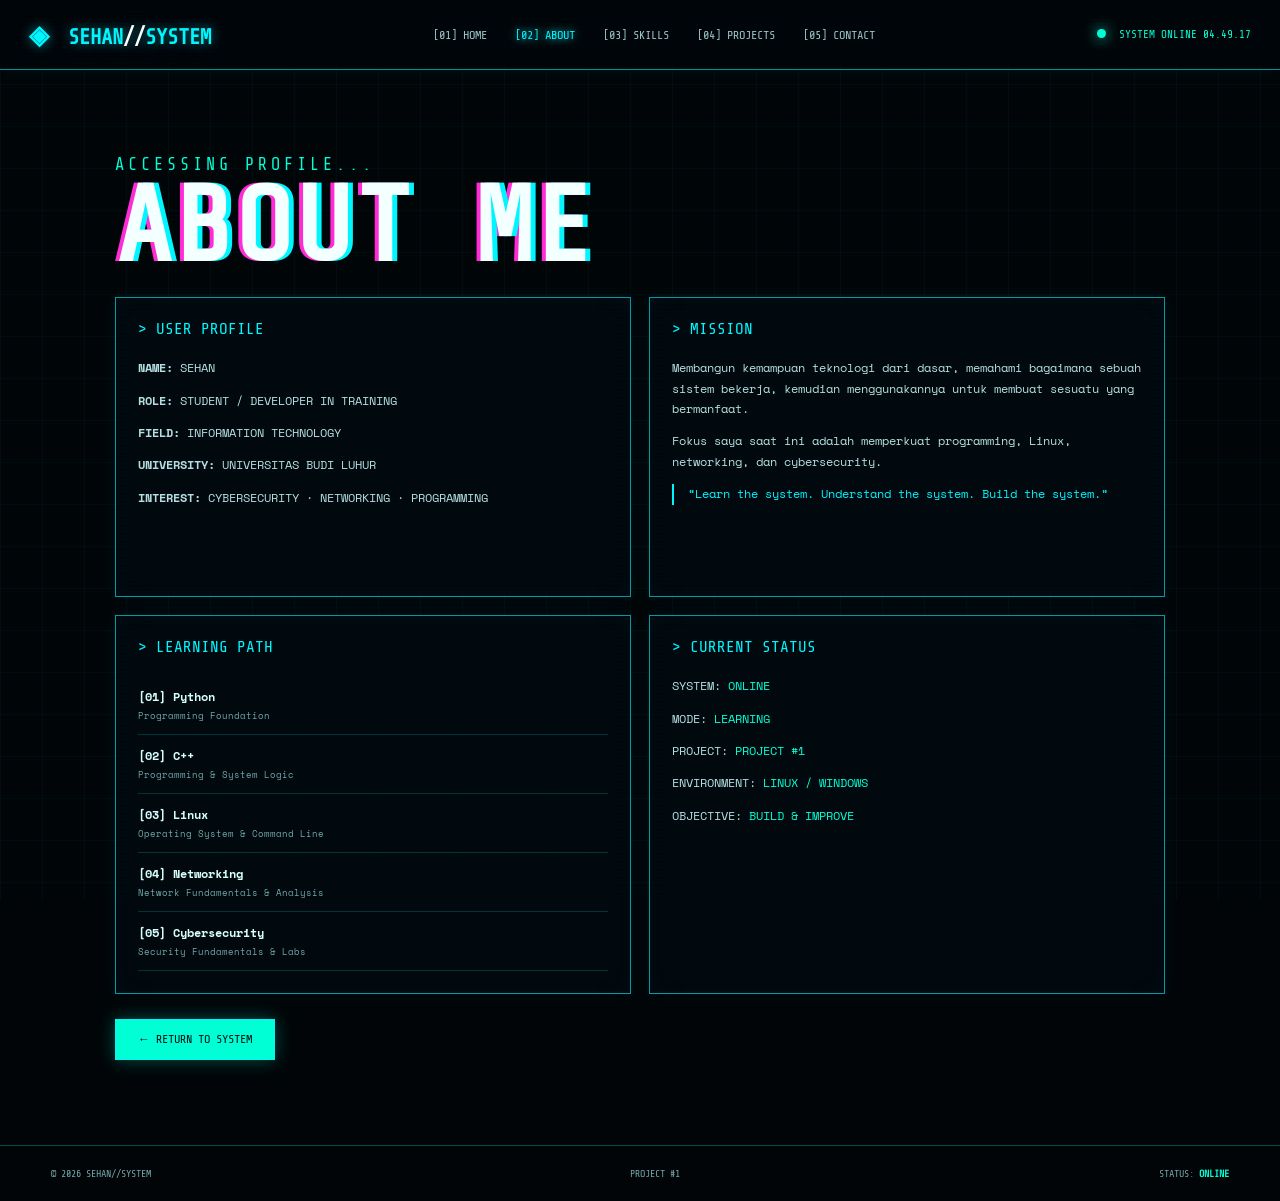
==== about.html @ 07920db8 "Add files via upload" ====
<!DOCTYPE html>
<html lang="id">
<head>
  <meta charset="UTF-8">
  <meta name="viewport" content="width=device-width, initial-scale=1.0">
  <title>ABOUT — SEHAN//SYSTEM</title>
  <link rel="preconnect" href="https://fonts.googleapis.com">
  <link rel="preconnect" href="https://fonts.gstatic.com" crossorigin>
  <link href="https://fonts.googleapis.com/css2?family=Share+Tech+Mono&family=Space+Mono:wght@400;700&display=swap" rel="stylesheet">
  <link rel="stylesheet" href="style.css">
</head>
<body>
  <canvas id="matrix"></canvas><div class="grid"></div><div class="scanlines"></div>
  <header class="navbar">
    <a class="brand" href="index.html"><span class="brand-mark">◈</span> SEHAN<span class="dim">//</span>SYSTEM</a>
    <nav>
      <a href="index.html">[01] HOME</a>
      <a class="active" href="about.html">[02] ABOUT</a>
      <a href="index.html#skills">[03] SKILLS</a>
      <a href="index.html#projects">[04] PROJECTS</a>
      <a href="index.html#contact">[05] CONTACT</a>
    </nav>
    <div class="online"><i></i> SYSTEM ONLINE <span id="clock">--:--:--</span></div>
  </header>

  <main class="about-page">
    <p class="eyebrow">ACCESSING PROFILE...</p>
    <h1 class="glitch" data-text="ABOUT ME">ABOUT ME</h1>
    <div class="about-grid">
      <article class="card"><h2>&gt; USER PROFILE</h2>
        <p><b>NAME:</b> SEHAN</p><p><b>ROLE:</b> STUDENT / DEVELOPER IN TRAINING</p>
        <p><b>FIELD:</b> INFORMATION TECHNOLOGY</p><p><b>UNIVERSITY:</b> UNIVERSITAS BUDI LUHUR</p>
        <p><b>INTEREST:</b> CYBERSECURITY · NETWORKING · PROGRAMMING</p>
      </article>
      <article class="card"><h2>&gt; MISSION</h2>
        <p>Membangun kemampuan teknologi dari dasar, memahami bagaimana sebuah sistem bekerja, kemudian menggunakannya untuk membuat sesuatu yang bermanfaat.</p>
        <p>Fokus saya saat ini adalah memperkuat programming, Linux, networking, dan cybersecurity.</p>
        <p class="quote-line">“Learn the system. Understand the system. Build the system.”</p>
      </article>
      <article class="card"><h2>&gt; LEARNING PATH</h2>
        <div class="project"><div><strong>[01] Python</strong><small>Programming Foundation</small></div></div>
        <div class="project"><div><strong>[02] C++</strong><small>Programming & System Logic</small></div></div>
        <div class="project"><div><strong>[03] Linux</strong><small>Operating System & Command Line</small></div></div>
        <div class="project"><div><strong>[04] Networking</strong><small>Network Fundamentals & Analysis</small></div></div>
        <div class="project"><div><strong>[05] Cybersecurity</strong><small>Security Fundamentals & Labs</small></div></div>
      </article>
      <article class="card"><h2>&gt; CURRENT STATUS</h2>
        <p>SYSTEM: <span class="neon">ONLINE</span></p><p>MODE: <span class="neon">LEARNING</span></p>
        <p>PROJECT: <span class="neon">PROJECT #1</span></p><p>ENVIRONMENT: <span class="neon">LINUX / WINDOWS</span></p>
        <p>OBJECTIVE: <span class="neon">BUILD & IMPROVE</span></p>
      </article>
    </div>
    <a class="btn primary" href="index.html">← RETURN TO SYSTEM</a>
  </main>
  <footer><span>© 2026 SEHAN//SYSTEM</span><span>PROJECT #1</span><span>STATUS: <b>ONLINE</b></span></footer>
  <script src="script.js"></script>
</body>
</html>
---- style.css ----
@import url('https://fonts.googleapis.com/css2?family=Share+Tech+Mono&family=Space+Mono:wght@400;700&display=swap');

:root{--bg:#010508;--panel:rgba(2,10,15,.88);--cyan:#00f6ff;--teal:#00ffd5;--pink:#ff2bd6;--text:#d8ffff;--muted:#73a9ac}
*{box-sizing:border-box}html{scroll-behavior:smooth}body{margin:0;background:var(--bg);color:var(--text);font-family:"Space Mono",monospace;overflow-x:hidden}
a{color:inherit}.grid{position:fixed;inset:0;z-index:-4;background-image:linear-gradient(rgba(0,246,255,.035) 1px,transparent 1px),linear-gradient(90deg,rgba(0,246,255,.035) 1px,transparent 1px);background-size:42px 42px;pointer-events:none}.scanlines{position:fixed;inset:0;z-index:50;pointer-events:none;background:repeating-linear-gradient(to bottom,transparent 0,transparent 3px,rgba(0,255,213,.025) 4px)}
#matrix{position:fixed;inset:0;width:100%;height:100%;z-index:-5;opacity:.10}
.navbar{height:70px;padding:0 2.3vw;display:flex;align-items:center;gap:30px;justify-content:space-between;position:sticky;top:0;z-index:20;background:rgba(0,6,10,.92);border-bottom:1px solid rgba(0,246,255,.6);box-shadow:0 0 18px rgba(0,246,255,.06)}
.brand{font:700 21px "Share Tech Mono";text-decoration:none;color:var(--cyan);white-space:nowrap;text-shadow:0 0 12px rgba(0,246,255,.5)}.brand-mark{font-size:26px;margin-right:8px}.dim{color:#fff}
nav{display:flex;gap:28px;align-items:center}nav a{font:12px "Share Tech Mono";text-decoration:none;color:#9bc4c7;white-space:nowrap}nav a:hover,nav a.active{color:var(--cyan);text-shadow:0 0 10px var(--cyan)}
.online{font:11px "Share Tech Mono";color:var(--teal);white-space:nowrap}.online i{display:inline-block;width:9px;height:9px;border-radius:50%;background:var(--teal);box-shadow:0 0 14px var(--teal);margin-right:7px;animation:pulse 1.4s infinite}
.hero{min-height:560px;position:relative;overflow:hidden;border-bottom:1px solid rgba(0,246,255,.35);display:flex;align-items:center;padding:70px 2.5vw}.hero-bg{position:absolute;inset:0;background-image:url("assets/cyberpunk-reference.png");background-size:cover;background-position:center;filter:saturate(1.1) contrast(1.08);z-index:-3}.hero-vignette{position:absolute;inset:0;z-index:-2;background:linear-gradient(90deg,rgba(0,4,7,.92) 0%,rgba(0,4,7,.58) 33%,rgba(0,4,7,.18) 64%,rgba(0,4,7,.72) 100%),linear-gradient(0deg,rgba(0,5,8,.45),transparent 45%,rgba(0,4,7,.45))}
.terminal,.identity-panel,.status-panel,.card,.mission{border:1px solid rgba(0,246,255,.62);background:var(--panel);box-shadow:inset 0 0 25px rgba(0,246,255,.025),0 0 18px rgba(0,246,255,.045)}
.terminal{position:absolute;left:1.2vw;top:30px;width:210px;padding:16px;color:var(--teal);font:12px/1.65 "Share Tech Mono"}.terminal-head{padding-bottom:9px;margin-bottom:10px;border-bottom:1px solid rgba(0,246,255,.3);color:var(--cyan)}.cursor{animation:blink .7s infinite}
.identity-panel{position:absolute;left:1.2vw;top:170px;width:210px;padding:14px;display:flex;gap:12px;font:10px/1.65 "Share Tech Mono";color:var(--cyan)}.identity-panel b{display:block}.icon{font-size:34px}
.left-tags{position:absolute;left:1.3vw;bottom:35px;display:flex;flex-direction:column;gap:5px;color:var(--cyan);font:12px "Share Tech Mono"}
.hero-copy{width:560px;margin-left:240px;z-index:2}.eyebrow{color:var(--teal);letter-spacing:4px;font:17px "Share Tech Mono";margin:0 0 7px}.glitch{position:relative;font:700 clamp(72px,9vw,118px)/.86 "Share Tech Mono";letter-spacing:3px;margin:8px 0 18px;color:#f4ffff;text-shadow:5px 0 var(--cyan),-4px 0 var(--pink);animation:flicker 5s infinite,glitch 4s infinite}.hero-copy h2{font:700 18px "Share Tech Mono";margin:0}.hero-copy h2 strong{color:var(--cyan);text-shadow:0 0 10px var(--cyan)}.uni{color:var(--cyan);font-weight:700}.quote{border-left:2px solid var(--teal);padding-left:14px;color:#c5e8ea;line-height:1.55;font-size:13px;margin:25px 0}
.actions{display:flex;gap:15px;flex-wrap:wrap}.btn{display:inline-block;padding:12px 22px;border:1px solid var(--cyan);text-decoration:none;color:var(--cyan);font:12px "Share Tech Mono";background:rgba(0,246,255,.03);transition:.25s}.btn:hover{transform:translateY(-3px);box-shadow:0 0 22px rgba(0,246,255,.35);background:var(--cyan);color:#001014}.btn.primary{background:var(--teal);color:#001014;box-shadow:0 0 18px rgba(0,255,213,.3)}
.cyber-message{position:absolute;right:7vw;top:80px;color:var(--teal);font:15px/1.6 "Share Tech Mono";letter-spacing:2px;text-shadow:0 0 9px rgba(0,255,213,.35)}.social-rail{position:absolute;right:1.1vw;top:95px;display:flex;flex-direction:column;gap:12px;padding:10px;border:1px solid rgba(0,246,255,.6);border-radius:10px}.social-rail a{width:28px;height:28px;display:grid;place-items:center;text-decoration:none;color:var(--cyan);font:bold 15px "Share Tech Mono"}.social-rail a:hover{color:#fff;text-shadow:0 0 12px var(--cyan)}
.status-panel{position:absolute;right:1.5vw;bottom:28px;width:205px;padding:14px}.status-panel h3{font:14px "Share Tech Mono";color:var(--teal);margin:0 0 13px}.status-row{display:grid;grid-template-columns:34px 1fr 33px;gap:7px;align-items:center;font:10px "Share Tech Mono";margin:10px 0}.status-row div,.skill>div{height:7px;background:#08242b;border:1px solid rgba(0,246,255,.25);overflow:hidden}.status-row i,.skill i{display:block;height:100%;background:var(--cyan);box-shadow:0 0 9px var(--cyan);animation:load 1.4s ease-out}
.dashboard{max-width:1240px;margin:18px auto 0;padding:0 15px;display:grid;grid-template-columns:1.15fr 1fr 1fr;gap:18px}.card{padding:22px;min-height:300px}.card h2{font:16px "Share Tech Mono";color:var(--cyan);margin:0 0 20px}.card p{font-size:12px;line-height:1.7;color:#b5dfe2}.about-content{display:grid;grid-template-columns:150px 1fr;gap:18px}.portrait{min-height:190px;border:1px solid var(--cyan);background:linear-gradient(135deg,#02080d,#0b1920 45%,#02151c);display:flex;align-items:flex-end;padding:10px;color:var(--cyan);font:10px "Share Tech Mono";box-shadow:inset 0 0 30px rgba(0,246,255,.08)}.facts{list-style:none;padding:0;margin:14px 0;color:var(--cyan);font-size:11px;line-height:2}.skill{display:grid;grid-template-columns:1fr 42px;gap:6px;margin:14px 0;font-size:11px}.skill b{color:var(--teal)}.skill>div{grid-column:1/-1}
.project{display:flex;align-items:center;gap:12px;padding:12px 0;border-bottom:1px solid rgba(0,246,255,.18);text-decoration:none;transition:.2s}.project:hover{transform:translateX(6px);color:var(--cyan)}.project-icon{width:42px;height:42px;border:1px solid var(--cyan);display:grid;place-items:center;font-size:20px}.project div{flex:1}.project strong,.project small{display:block}.project strong{font-size:12px}.project small{font-size:9px;color:var(--muted);margin-top:4px}.project em{font-size:25px;color:var(--cyan);font-style:normal}
.mission{max-width:1100px;margin:25px auto 45px;padding:18px 25px;display:flex;justify-content:space-between;align-items:center;gap:20px}.mini-terminal{font:10px/1.6 "Share Tech Mono";color:var(--teal)}.mission h2{font:24px "Share Tech Mono";letter-spacing:3px;color:#fff;text-shadow:0 0 10px var(--cyan);margin:0}
footer{border-top:1px solid rgba(0,246,255,.3);padding:22px 4vw;display:flex;justify-content:space-between;gap:15px;color:var(--muted);font:10px "Share Tech Mono"}footer b,.neon{color:var(--teal)}
.about-page{max-width:1100px;margin:auto;padding:85px 25px;min-height:calc(100vh - 140px)}.about-page h1{font-size:clamp(58px,9vw,105px)}.about-grid{display:grid;grid-template-columns:1fr 1fr;gap:18px;margin:25px 0}.quote-line{color:var(--cyan)!important;border-left:2px solid var(--cyan);padding-left:14px}

@keyframes pulse{50%{opacity:.25}}@keyframes blink{50%{opacity:0}}@keyframes load{from{width:0}}@keyframes flicker{0%,18%,22%,63%,64%,65%,100%{opacity:1}20%,62%{opacity:.75}}@keyframes glitch{0%,90%,100%{transform:translate(0)}91%{transform:translate(-3px,2px)}92%{transform:translate(3px,-2px)}93%{transform:translate(-2px,0)}}

@media(max-width:1050px){nav{gap:12px}.terminal,.identity-panel,.left-tags{display:none}.hero-copy{margin-left:0}.cyber-message{right:8vw}.dashboard{grid-template-columns:1fr}.mission{margin:25px 15px 40px}}
@media(max-width:700px){.navbar{height:auto;padding:14px;flex-wrap:wrap}.brand{font-size:18px}nav{order:3;width:100%;overflow:auto}.online{display:none}.hero{min-height:650px;padding:60px 20px;align-items:center}.hero-copy{width:100%}.glitch{font-size:65px}.cyber-message,.social-rail,.status-panel{display:none}.hero-copy h2{font-size:14px}.quote{font-size:11px}.dashboard{padding:0 12px}.about-content{grid-template-columns:1fr}.mission{flex-direction:column;align-items:flex-start}.mission h2{font-size:19px}footer{flex-direction:column}}
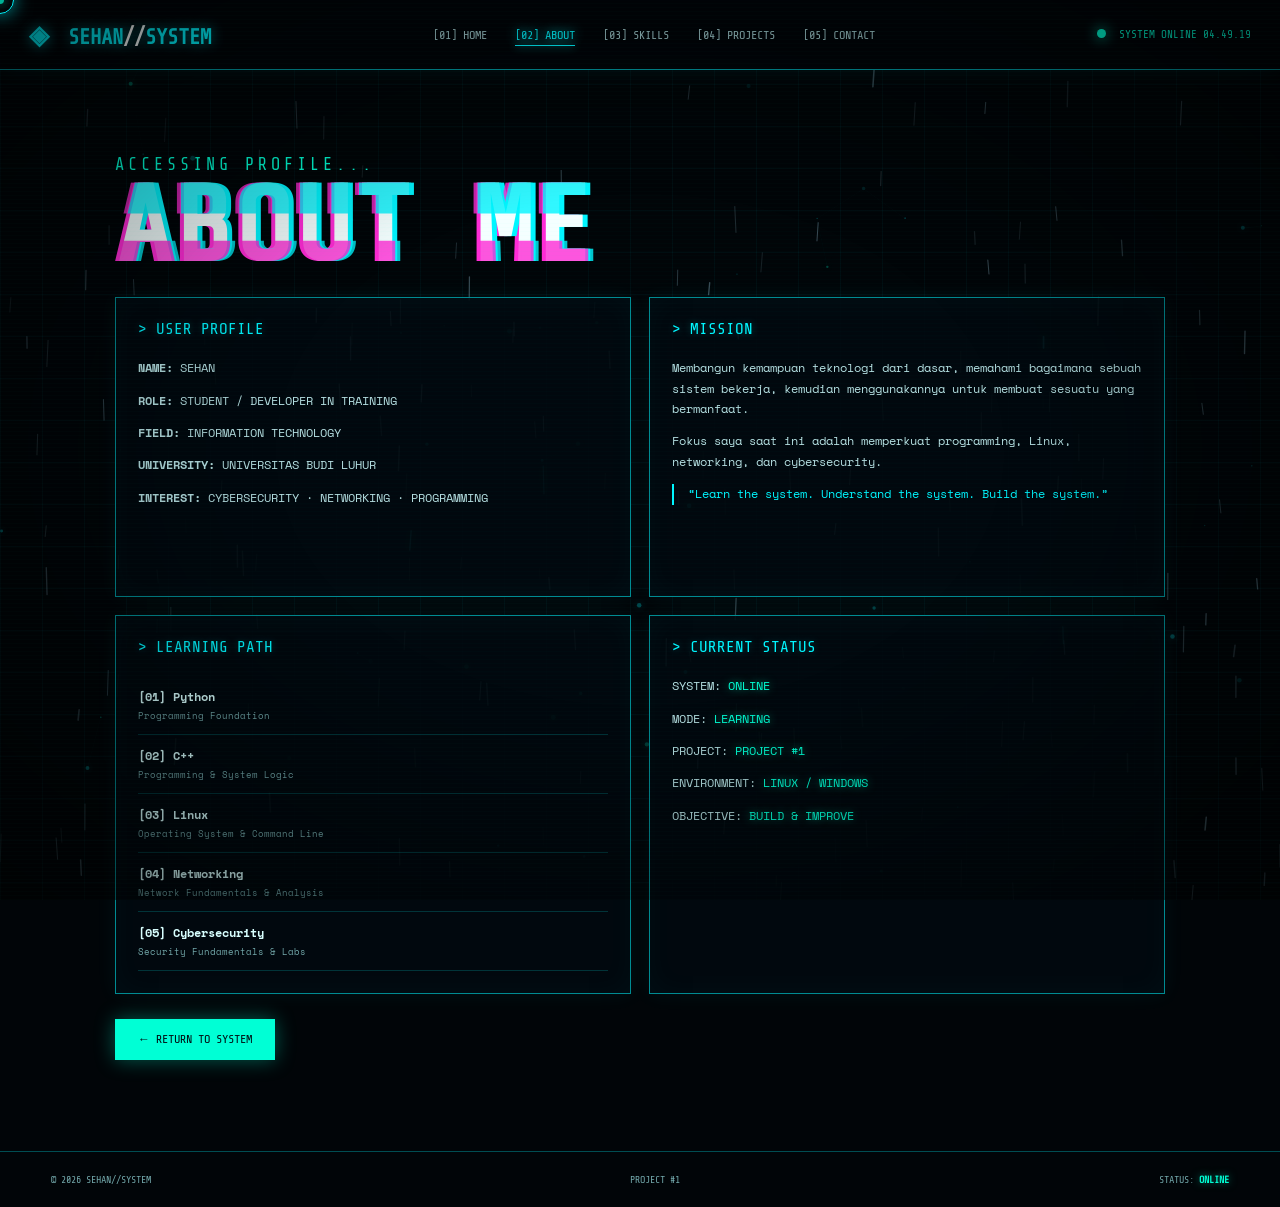
==== commit b9522f26: "Add files via upload" ====
--- a/about.html
+++ b/about.html
@@ -10,9 +10,19 @@
   <link rel="stylesheet" href="style.css">
 </head>
 <body>
-  <canvas id="matrix"></canvas><div class="grid"></div><div class="scanlines"></div>
+  <canvas id="matrix"></canvas>
+  <canvas id="particles"></canvas>
+  <canvas id="rain"></canvas>
+  <div class="grid"></div>
+  <div class="scanlines"></div>
+  <div class="vignette"></div>
+  <div id="cursor-glow"></div>
+  <div id="cursor-trail"></div>
+
   <header class="navbar">
-    <a class="brand" href="index.html"><span class="brand-mark">◈</span> SEHAN<span class="dim">//</span>SYSTEM</a>
+    <a class="brand" href="index.html">
+      <span class="brand-mark">◈</span> SEHAN<span class="dim">//</span>SYSTEM
+    </a>
     <nav>
       <a href="index.html">[01] HOME</a>
       <a class="active" href="about.html">[02] ABOUT</a>
@@ -20,39 +30,92 @@
       <a href="index.html#projects">[04] PROJECTS</a>
       <a href="index.html#contact">[05] CONTACT</a>
     </nav>
-    <div class="online"><i></i> SYSTEM ONLINE <span id="clock">--:--:--</span></div>
+    <div class="online">
+      <i></i> SYSTEM ONLINE <span id="clock">--:--:--</span>
+    </div>
   </header>
 
   <main class="about-page">
     <p class="eyebrow">ACCESSING PROFILE...</p>
     <h1 class="glitch" data-text="ABOUT ME">ABOUT ME</h1>
+
     <div class="about-grid">
-      <article class="card"><h2>&gt; USER PROFILE</h2>
-        <p><b>NAME:</b> SEHAN</p><p><b>ROLE:</b> STUDENT / DEVELOPER IN TRAINING</p>
-        <p><b>FIELD:</b> INFORMATION TECHNOLOGY</p><p><b>UNIVERSITY:</b> UNIVERSITAS BUDI LUHUR</p>
+      <article class="card">
+        <h2>&gt; USER PROFILE</h2>
+        <p><b>NAME:</b> SEHAN</p>
+        <p><b>ROLE:</b> STUDENT / DEVELOPER IN TRAINING</p>
+        <p><b>FIELD:</b> INFORMATION TECHNOLOGY</p>
+        <p><b>UNIVERSITY:</b> UNIVERSITAS BUDI LUHUR</p>
         <p><b>INTEREST:</b> CYBERSECURITY · NETWORKING · PROGRAMMING</p>
       </article>
-      <article class="card"><h2>&gt; MISSION</h2>
-        <p>Membangun kemampuan teknologi dari dasar, memahami bagaimana sebuah sistem bekerja, kemudian menggunakannya untuk membuat sesuatu yang bermanfaat.</p>
-        <p>Fokus saya saat ini adalah memperkuat programming, Linux, networking, dan cybersecurity.</p>
-        <p class="quote-line">“Learn the system. Understand the system. Build the system.”</p>
+
+      <article class="card">
+        <h2>&gt; MISSION</h2>
+        <p>
+          Membangun kemampuan teknologi dari dasar, memahami bagaimana sebuah sistem bekerja,
+          kemudian menggunakannya untuk membuat sesuatu yang bermanfaat.
+        </p>
+        <p>
+          Fokus saya saat ini adalah memperkuat programming, Linux, networking, dan cybersecurity.
+        </p>
+        <p class="quote-line">
+          “Learn the system. Understand the system. Build the system.”
+        </p>
       </article>
-      <article class="card"><h2>&gt; LEARNING PATH</h2>
-        <div class="project"><div><strong>[01] Python</strong><small>Programming Foundation</small></div></div>
-        <div class="project"><div><strong>[02] C++</strong><small>Programming & System Logic</small></div></div>
-        <div class="project"><div><strong>[03] Linux</strong><small>Operating System & Command Line</small></div></div>
-        <div class="project"><div><strong>[04] Networking</strong><small>Network Fundamentals & Analysis</small></div></div>
-        <div class="project"><div><strong>[05] Cybersecurity</strong><small>Security Fundamentals & Labs</small></div></div>
+
+      <article class="card">
+        <h2>&gt; LEARNING PATH</h2>
+        <div class="project">
+          <div>
+            <strong>[01] Python</strong>
+            <small>Programming Foundation</small>
+          </div>
+        </div>
+        <div class="project">
+          <div>
+            <strong>[02] C++</strong>
+            <small>Programming & System Logic</small>
+          </div>
+        </div>
+        <div class="project">
+          <div>
+            <strong>[03] Linux</strong>
+            <small>Operating System & Command Line</small>
+          </div>
+        </div>
+        <div class="project">
+          <div>
+            <strong>[04] Networking</strong>
+            <small>Network Fundamentals & Analysis</small>
+          </div>
+        </div>
+        <div class="project">
+          <div>
+            <strong>[05] Cybersecurity</strong>
+            <small>Security Fundamentals & Labs</small>
+          </div>
+        </div>
       </article>
-      <article class="card"><h2>&gt; CURRENT STATUS</h2>
-        <p>SYSTEM: <span class="neon">ONLINE</span></p><p>MODE: <span class="neon">LEARNING</span></p>
-        <p>PROJECT: <span class="neon">PROJECT #1</span></p><p>ENVIRONMENT: <span class="neon">LINUX / WINDOWS</span></p>
+
+      <article class="card">
+        <h2>&gt; CURRENT STATUS</h2>
+        <p>SYSTEM: <span class="neon">ONLINE</span></p>
+        <p>MODE: <span class="neon">LEARNING</span></p>
+        <p>PROJECT: <span class="neon">PROJECT #1</span></p>
+        <p>ENVIRONMENT: <span class="neon">LINUX / WINDOWS</span></p>
         <p>OBJECTIVE: <span class="neon">BUILD & IMPROVE</span></p>
       </article>
     </div>
+
     <a class="btn primary" href="index.html">← RETURN TO SYSTEM</a>
   </main>
-  <footer><span>© 2026 SEHAN//SYSTEM</span><span>PROJECT #1</span><span>STATUS: <b>ONLINE</b></span></footer>
+
+  <footer>
+    <span>© 2026 SEHAN//SYSTEM</span>
+    <span>PROJECT #1</span>
+    <span>STATUS: <b class="neon">ONLINE</b></span>
+  </footer>
+
   <script src="script.js"></script>
 </body>
-</html>+</html>
--- a/style.css
+++ b/style.css
@@ -1,29 +1,1073 @@
 @import url('https://fonts.googleapis.com/css2?family=Share+Tech+Mono&family=Space+Mono:wght@400;700&display=swap');
 
-:root{--bg:#010508;--panel:rgba(2,10,15,.88);--cyan:#00f6ff;--teal:#00ffd5;--pink:#ff2bd6;--text:#d8ffff;--muted:#73a9ac}
-*{box-sizing:border-box}html{scroll-behavior:smooth}body{margin:0;background:var(--bg);color:var(--text);font-family:"Space Mono",monospace;overflow-x:hidden}
-a{color:inherit}.grid{position:fixed;inset:0;z-index:-4;background-image:linear-gradient(rgba(0,246,255,.035) 1px,transparent 1px),linear-gradient(90deg,rgba(0,246,255,.035) 1px,transparent 1px);background-size:42px 42px;pointer-events:none}.scanlines{position:fixed;inset:0;z-index:50;pointer-events:none;background:repeating-linear-gradient(to bottom,transparent 0,transparent 3px,rgba(0,255,213,.025) 4px)}
-#matrix{position:fixed;inset:0;width:100%;height:100%;z-index:-5;opacity:.10}
-.navbar{height:70px;padding:0 2.3vw;display:flex;align-items:center;gap:30px;justify-content:space-between;position:sticky;top:0;z-index:20;background:rgba(0,6,10,.92);border-bottom:1px solid rgba(0,246,255,.6);box-shadow:0 0 18px rgba(0,246,255,.06)}
-.brand{font:700 21px "Share Tech Mono";text-decoration:none;color:var(--cyan);white-space:nowrap;text-shadow:0 0 12px rgba(0,246,255,.5)}.brand-mark{font-size:26px;margin-right:8px}.dim{color:#fff}
-nav{display:flex;gap:28px;align-items:center}nav a{font:12px "Share Tech Mono";text-decoration:none;color:#9bc4c7;white-space:nowrap}nav a:hover,nav a.active{color:var(--cyan);text-shadow:0 0 10px var(--cyan)}
-.online{font:11px "Share Tech Mono";color:var(--teal);white-space:nowrap}.online i{display:inline-block;width:9px;height:9px;border-radius:50%;background:var(--teal);box-shadow:0 0 14px var(--teal);margin-right:7px;animation:pulse 1.4s infinite}
-.hero{min-height:560px;position:relative;overflow:hidden;border-bottom:1px solid rgba(0,246,255,.35);display:flex;align-items:center;padding:70px 2.5vw}.hero-bg{position:absolute;inset:0;background-image:url("assets/cyberpunk-reference.png");background-size:cover;background-position:center;filter:saturate(1.1) contrast(1.08);z-index:-3}.hero-vignette{position:absolute;inset:0;z-index:-2;background:linear-gradient(90deg,rgba(0,4,7,.92) 0%,rgba(0,4,7,.58) 33%,rgba(0,4,7,.18) 64%,rgba(0,4,7,.72) 100%),linear-gradient(0deg,rgba(0,5,8,.45),transparent 45%,rgba(0,4,7,.45))}
-.terminal,.identity-panel,.status-panel,.card,.mission{border:1px solid rgba(0,246,255,.62);background:var(--panel);box-shadow:inset 0 0 25px rgba(0,246,255,.025),0 0 18px rgba(0,246,255,.045)}
-.terminal{position:absolute;left:1.2vw;top:30px;width:210px;padding:16px;color:var(--teal);font:12px/1.65 "Share Tech Mono"}.terminal-head{padding-bottom:9px;margin-bottom:10px;border-bottom:1px solid rgba(0,246,255,.3);color:var(--cyan)}.cursor{animation:blink .7s infinite}
-.identity-panel{position:absolute;left:1.2vw;top:170px;width:210px;padding:14px;display:flex;gap:12px;font:10px/1.65 "Share Tech Mono";color:var(--cyan)}.identity-panel b{display:block}.icon{font-size:34px}
-.left-tags{position:absolute;left:1.3vw;bottom:35px;display:flex;flex-direction:column;gap:5px;color:var(--cyan);font:12px "Share Tech Mono"}
-.hero-copy{width:560px;margin-left:240px;z-index:2}.eyebrow{color:var(--teal);letter-spacing:4px;font:17px "Share Tech Mono";margin:0 0 7px}.glitch{position:relative;font:700 clamp(72px,9vw,118px)/.86 "Share Tech Mono";letter-spacing:3px;margin:8px 0 18px;color:#f4ffff;text-shadow:5px 0 var(--cyan),-4px 0 var(--pink);animation:flicker 5s infinite,glitch 4s infinite}.hero-copy h2{font:700 18px "Share Tech Mono";margin:0}.hero-copy h2 strong{color:var(--cyan);text-shadow:0 0 10px var(--cyan)}.uni{color:var(--cyan);font-weight:700}.quote{border-left:2px solid var(--teal);padding-left:14px;color:#c5e8ea;line-height:1.55;font-size:13px;margin:25px 0}
-.actions{display:flex;gap:15px;flex-wrap:wrap}.btn{display:inline-block;padding:12px 22px;border:1px solid var(--cyan);text-decoration:none;color:var(--cyan);font:12px "Share Tech Mono";background:rgba(0,246,255,.03);transition:.25s}.btn:hover{transform:translateY(-3px);box-shadow:0 0 22px rgba(0,246,255,.35);background:var(--cyan);color:#001014}.btn.primary{background:var(--teal);color:#001014;box-shadow:0 0 18px rgba(0,255,213,.3)}
-.cyber-message{position:absolute;right:7vw;top:80px;color:var(--teal);font:15px/1.6 "Share Tech Mono";letter-spacing:2px;text-shadow:0 0 9px rgba(0,255,213,.35)}.social-rail{position:absolute;right:1.1vw;top:95px;display:flex;flex-direction:column;gap:12px;padding:10px;border:1px solid rgba(0,246,255,.6);border-radius:10px}.social-rail a{width:28px;height:28px;display:grid;place-items:center;text-decoration:none;color:var(--cyan);font:bold 15px "Share Tech Mono"}.social-rail a:hover{color:#fff;text-shadow:0 0 12px var(--cyan)}
-.status-panel{position:absolute;right:1.5vw;bottom:28px;width:205px;padding:14px}.status-panel h3{font:14px "Share Tech Mono";color:var(--teal);margin:0 0 13px}.status-row{display:grid;grid-template-columns:34px 1fr 33px;gap:7px;align-items:center;font:10px "Share Tech Mono";margin:10px 0}.status-row div,.skill>div{height:7px;background:#08242b;border:1px solid rgba(0,246,255,.25);overflow:hidden}.status-row i,.skill i{display:block;height:100%;background:var(--cyan);box-shadow:0 0 9px var(--cyan);animation:load 1.4s ease-out}
-.dashboard{max-width:1240px;margin:18px auto 0;padding:0 15px;display:grid;grid-template-columns:1.15fr 1fr 1fr;gap:18px}.card{padding:22px;min-height:300px}.card h2{font:16px "Share Tech Mono";color:var(--cyan);margin:0 0 20px}.card p{font-size:12px;line-height:1.7;color:#b5dfe2}.about-content{display:grid;grid-template-columns:150px 1fr;gap:18px}.portrait{min-height:190px;border:1px solid var(--cyan);background:linear-gradient(135deg,#02080d,#0b1920 45%,#02151c);display:flex;align-items:flex-end;padding:10px;color:var(--cyan);font:10px "Share Tech Mono";box-shadow:inset 0 0 30px rgba(0,246,255,.08)}.facts{list-style:none;padding:0;margin:14px 0;color:var(--cyan);font-size:11px;line-height:2}.skill{display:grid;grid-template-columns:1fr 42px;gap:6px;margin:14px 0;font-size:11px}.skill b{color:var(--teal)}.skill>div{grid-column:1/-1}
-.project{display:flex;align-items:center;gap:12px;padding:12px 0;border-bottom:1px solid rgba(0,246,255,.18);text-decoration:none;transition:.2s}.project:hover{transform:translateX(6px);color:var(--cyan)}.project-icon{width:42px;height:42px;border:1px solid var(--cyan);display:grid;place-items:center;font-size:20px}.project div{flex:1}.project strong,.project small{display:block}.project strong{font-size:12px}.project small{font-size:9px;color:var(--muted);margin-top:4px}.project em{font-size:25px;color:var(--cyan);font-style:normal}
-.mission{max-width:1100px;margin:25px auto 45px;padding:18px 25px;display:flex;justify-content:space-between;align-items:center;gap:20px}.mini-terminal{font:10px/1.6 "Share Tech Mono";color:var(--teal)}.mission h2{font:24px "Share Tech Mono";letter-spacing:3px;color:#fff;text-shadow:0 0 10px var(--cyan);margin:0}
-footer{border-top:1px solid rgba(0,246,255,.3);padding:22px 4vw;display:flex;justify-content:space-between;gap:15px;color:var(--muted);font:10px "Share Tech Mono"}footer b,.neon{color:var(--teal)}
-.about-page{max-width:1100px;margin:auto;padding:85px 25px;min-height:calc(100vh - 140px)}.about-page h1{font-size:clamp(58px,9vw,105px)}.about-grid{display:grid;grid-template-columns:1fr 1fr;gap:18px;margin:25px 0}.quote-line{color:var(--cyan)!important;border-left:2px solid var(--cyan);padding-left:14px}
-
-@keyframes pulse{50%{opacity:.25}}@keyframes blink{50%{opacity:0}}@keyframes load{from{width:0}}@keyframes flicker{0%,18%,22%,63%,64%,65%,100%{opacity:1}20%,62%{opacity:.75}}@keyframes glitch{0%,90%,100%{transform:translate(0)}91%{transform:translate(-3px,2px)}92%{transform:translate(3px,-2px)}93%{transform:translate(-2px,0)}}
-
-@media(max-width:1050px){nav{gap:12px}.terminal,.identity-panel,.left-tags{display:none}.hero-copy{margin-left:0}.cyber-message{right:8vw}.dashboard{grid-template-columns:1fr}.mission{margin:25px 15px 40px}}
-@media(max-width:700px){.navbar{height:auto;padding:14px;flex-wrap:wrap}.brand{font-size:18px}nav{order:3;width:100%;overflow:auto}.online{display:none}.hero{min-height:650px;padding:60px 20px;align-items:center}.hero-copy{width:100%}.glitch{font-size:65px}.cyber-message,.social-rail,.status-panel{display:none}.hero-copy h2{font-size:14px}.quote{font-size:11px}.dashboard{padding:0 12px}.about-content{grid-template-columns:1fr}.mission{flex-direction:column;align-items:flex-start}.mission h2{font-size:19px}footer{flex-direction:column}}
+:root {
+  --bg: #010508;
+  --panel: rgba(2, 10, 15, 0.88);
+  --cyan: #00f6ff;
+  --teal: #00ffd5;
+  --pink: #ff2bd6;
+  --text: #d8ffff;
+  --muted: #73a9ac;
+  --glow: 0 0 18px rgba(0, 246, 255, 0.45);
+}
+
+* {
+  box-sizing: border-box;
+}
+
+html {
+  scroll-behavior: smooth;
+}
+
+body {
+  margin: 0;
+  background: var(--bg);
+  color: var(--text);
+  font-family: "Space Mono", monospace;
+  overflow-x: hidden;
+  cursor: none;
+}
+
+a {
+  color: inherit;
+}
+
+/* ========== BACKGROUND LAYERS ========== */
+.grid {
+  position: fixed;
+  inset: 0;
+  z-index: -4;
+  background-image:
+    linear-gradient(rgba(0, 246, 255, 0.04) 1px, transparent 1px),
+    linear-gradient(90deg, rgba(0, 246, 255, 0.04) 1px, transparent 1px);
+  background-size: 42px 42px;
+  pointer-events: none;
+  animation: grid-move 20s linear infinite;
+}
+
+.scanlines {
+  position: fixed;
+  inset: 0;
+  z-index: 50;
+  pointer-events: none;
+  background: repeating-linear-gradient(
+    to bottom,
+    transparent 0,
+    transparent 3px,
+    rgba(0, 255, 213, 0.03) 4px
+  );
+  animation: scan 8s linear infinite;
+}
+
+.vignette {
+  position: fixed;
+  inset: 0;
+  z-index: 40;
+  pointer-events: none;
+  background: radial-gradient(ellipse at center, transparent 40%, rgba(0, 0, 0, 0.55) 100%);
+}
+
+#matrix,
+#particles,
+#rain {
+  position: fixed;
+  inset: 0;
+  width: 100%;
+  height: 100%;
+  z-index: -5;
+  pointer-events: none;
+}
+
+#matrix {
+  opacity: 0.10;
+}
+
+#particles {
+  opacity: 0.45;
+  z-index: -3;
+}
+
+#rain {
+  opacity: 0.65;
+  z-index: -2;
+  mix-blend-mode: screen;
+}
+
+/* ========== CUSTOM CURSOR ========== */
+#cursor-glow {
+  position: fixed;
+  width: 28px;
+  height: 28px;
+  border-radius: 50%;
+  border: 1px solid var(--cyan);
+  box-shadow: 0 0 18px rgba(0, 246, 255, 0.6);
+  pointer-events: none;
+  z-index: 9999;
+  transform: translate(-50%, -50%);
+  transition: width 0.15s, height 0.15s, border-color 0.15s;
+  mix-blend-mode: screen;
+}
+
+#cursor-trail {
+  position: fixed;
+  width: 8px;
+  height: 8px;
+  border-radius: 50%;
+  background: var(--teal);
+  box-shadow: 0 0 12px var(--teal);
+  pointer-events: none;
+  z-index: 9998;
+  transform: translate(-50%, -50%);
+  opacity: 0.7;
+}
+
+body:hover #cursor-glow {
+  width: 36px;
+  height: 36px;
+}
+
+/* ========== NAVBAR ========== */
+.navbar {
+  height: 70px;
+  padding: 0 2.3vw;
+  display: flex;
+  align-items: center;
+  gap: 30px;
+  justify-content: space-between;
+  position: sticky;
+  top: 0;
+  z-index: 20;
+  background: rgba(0, 6, 10, 0.92);
+  border-bottom: 1px solid rgba(0, 246, 255, 0.6);
+  box-shadow: 0 0 22px rgba(0, 246, 255, 0.08);
+  backdrop-filter: blur(8px);
+}
+
+.brand {
+  font: 700 21px "Share Tech Mono";
+  text-decoration: none;
+  color: var(--cyan);
+  white-space: nowrap;
+  text-shadow: 0 0 14px rgba(0, 246, 255, 0.6);
+  transition: 0.25s;
+}
+
+.brand:hover {
+  text-shadow: 0 0 22px var(--cyan), 0 0 40px rgba(0, 246, 255, 0.4);
+}
+
+.brand-mark {
+  font-size: 26px;
+  margin-right: 8px;
+  display: inline-block;
+  animation: spin-slow 12s linear infinite;
+}
+
+.dim {
+  color: #fff;
+}
+
+nav {
+  display: flex;
+  gap: 28px;
+  align-items: center;
+}
+
+nav a {
+  font: 12px "Share Tech Mono";
+  text-decoration: none;
+  color: #9bc4c7;
+  white-space: nowrap;
+  position: relative;
+  transition: 0.2s;
+}
+
+nav a::after {
+  content: "";
+  position: absolute;
+  left: 0;
+  bottom: -4px;
+  width: 0;
+  height: 1px;
+  background: var(--cyan);
+  box-shadow: 0 0 8px var(--cyan);
+  transition: width 0.25s;
+}
+
+nav a:hover::after,
+nav a.active::after {
+  width: 100%;
+}
+
+nav a:hover,
+nav a.active {
+  color: var(--cyan);
+  text-shadow: 0 0 12px var(--cyan);
+}
+
+.online {
+  font: 11px "Share Tech Mono";
+  color: var(--teal);
+  white-space: nowrap;
+}
+
+.online i {
+  display: inline-block;
+  width: 9px;
+  height: 9px;
+  border-radius: 50%;
+  background: var(--teal);
+  box-shadow: 0 0 14px var(--teal);
+  margin-right: 7px;
+  animation: pulse 1.4s infinite;
+}
+
+/* ========== HERO ========== */
+.hero {
+  min-height: 560px;
+  position: relative;
+  overflow: hidden;
+  border-bottom: 1px solid rgba(0, 246, 255, 0.35);
+  display: flex;
+  align-items: center;
+  padding: 70px 2.5vw;
+}
+
+.hero-bg {
+  position: absolute;
+  inset: 0;
+  background-image: url("assets/cyberpunk-reference.png");
+  background-size: cover;
+  background-position: center 30%;
+  filter: saturate(1.35) contrast(1.2) brightness(1.05);
+  z-index: -4;
+  animation: city-pulse 8s ease-in-out infinite;
+}
+
+/* Neon glow overlay on the city */
+.hero-bg::after {
+  content: "";
+  position: absolute;
+  inset: 0;
+  background:
+    radial-gradient(ellipse at 65% 45%, rgba(0, 246, 255, 0.18) 0%, transparent 45%),
+    radial-gradient(ellipse at 75% 55%, rgba(255, 43, 214, 0.12) 0%, transparent 40%),
+    radial-gradient(ellipse at 50% 70%, rgba(0, 255, 213, 0.08) 0%, transparent 50%);
+  mix-blend-mode: screen;
+  pointer-events: none;
+  animation: neon-flicker 4s ease-in-out infinite;
+}
+
+.hero-vignette {
+  position: absolute;
+  inset: 0;
+  z-index: -1;
+  background:
+    linear-gradient(90deg, rgba(0, 4, 7, 0.90) 0%, rgba(0, 4, 7, 0.45) 32%, rgba(0, 4, 7, 0.08) 58%, rgba(0, 4, 7, 0.70) 100%),
+    linear-gradient(0deg, rgba(0, 5, 8, 0.55), transparent 42%, rgba(0, 4, 7, 0.35));
+  pointer-events: none;
+}
+
+.terminal,
+.identity-panel,
+.status-panel,
+.card,
+.mission {
+  border: 1px solid rgba(0, 246, 255, 0.55);
+  background: var(--panel);
+  box-shadow:
+    inset 0 0 30px rgba(0, 246, 255, 0.03),
+    0 0 20px rgba(0, 246, 255, 0.06);
+  transition: border-color 0.3s, box-shadow 0.3s;
+}
+
+.terminal:hover,
+.identity-panel:hover,
+.status-panel:hover,
+.card:hover {
+  border-color: rgba(0, 246, 255, 0.9);
+  box-shadow:
+    inset 0 0 35px rgba(0, 246, 255, 0.06),
+    0 0 28px rgba(0, 246, 255, 0.15);
+}
+
+.terminal {
+  position: absolute;
+  left: 1.2vw;
+  top: 30px;
+  width: 220px;
+  padding: 16px;
+  color: var(--teal);
+  font: 12px/1.65 "Share Tech Mono";
+  overflow: hidden;
+}
+
+.terminal-head {
+  padding-bottom: 9px;
+  margin-bottom: 10px;
+  border-bottom: 1px solid rgba(0, 246, 255, 0.3);
+  color: var(--cyan);
+}
+
+.cursor,
+.blink {
+  animation: blink 0.7s infinite;
+}
+
+.identity-panel {
+  position: absolute;
+  left: 1.2vw;
+  top: 175px;
+  width: 220px;
+  padding: 14px;
+  display: flex;
+  gap: 12px;
+  font: 10px/1.65 "Share Tech Mono";
+  color: var(--cyan);
+}
+
+.identity-panel b {
+  display: block;
+}
+
+.icon {
+  font-size: 34px;
+}
+
+.pulse-icon {
+  animation: pulse-glow 2.2s ease-in-out infinite;
+}
+
+.left-tags {
+  position: absolute;
+  left: 1.3vw;
+  bottom: 35px;
+  display: flex;
+  flex-direction: column;
+  gap: 6px;
+  color: var(--cyan);
+  font: 12px "Share Tech Mono";
+}
+
+.left-tags .tag {
+  opacity: 0.75;
+  transition: 0.25s;
+  transform: translateX(0);
+}
+
+.left-tags .tag:hover {
+  opacity: 1;
+  transform: translateX(6px);
+  text-shadow: 0 0 10px var(--cyan);
+}
+
+.hero-copy {
+  width: 560px;
+  margin-left: 250px;
+  z-index: 2;
+}
+
+.eyebrow {
+  color: var(--teal);
+  letter-spacing: 4px;
+  font: 17px "Share Tech Mono";
+  margin: 0 0 7px;
+  animation: fade-in-up 0.8s ease-out;
+}
+
+.glitch {
+  position: relative;
+  font: 700 clamp(72px, 9vw, 118px)/0.86 "Share Tech Mono";
+  letter-spacing: 3px;
+  margin: 8px 0 18px;
+  color: #f4ffff;
+  text-shadow: 5px 0 var(--cyan), -4px 0 var(--pink);
+  animation: flicker 5s infinite, glitch 4s infinite;
+}
+
+.glitch::before,
+.glitch::after {
+  content: attr(data-text);
+  position: absolute;
+  top: 0;
+  left: 0;
+  width: 100%;
+  height: 100%;
+  opacity: 0.8;
+}
+
+.glitch::before {
+  color: var(--cyan);
+  animation: glitch-1 2.5s infinite linear alternate-reverse;
+  clip-path: polygon(0 0, 100% 0, 100% 35%, 0 35%);
+  transform: translate(-3px, 0);
+}
+
+.glitch::after {
+  color: var(--pink);
+  animation: glitch-2 2.8s infinite linear alternate-reverse;
+  clip-path: polygon(0 65%, 100% 65%, 100% 100%, 0 100%);
+  transform: translate(3px, 0);
+}
+
+.hero-copy h2 {
+  font: 700 18px "Share Tech Mono";
+  margin: 0;
+}
+
+.hero-copy h2 strong {
+  color: var(--cyan);
+  text-shadow: 0 0 12px var(--cyan);
+}
+
+.uni {
+  color: var(--cyan);
+  font-weight: 700;
+  letter-spacing: 1px;
+}
+
+.quote {
+  border-left: 2px solid var(--teal);
+  padding-left: 14px;
+  color: #c5e8ea;
+  line-height: 1.55;
+  font-size: 13px;
+  margin: 25px 0;
+  position: relative;
+}
+
+.quote::before {
+  content: "";
+  position: absolute;
+  left: -2px;
+  top: 0;
+  width: 2px;
+  height: 0;
+  background: var(--cyan);
+  box-shadow: 0 0 10px var(--cyan);
+  animation: quote-line 3s ease-in-out infinite;
+}
+
+.actions {
+  display: flex;
+  gap: 15px;
+  flex-wrap: wrap;
+}
+
+.btn {
+  display: inline-block;
+  padding: 12px 22px;
+  border: 1px solid var(--cyan);
+  text-decoration: none;
+  color: var(--cyan);
+  font: 12px "Share Tech Mono";
+  background: rgba(0, 246, 255, 0.03);
+  transition: 0.25s;
+  position: relative;
+  overflow: hidden;
+}
+
+.btn::before {
+  content: "";
+  position: absolute;
+  top: 0;
+  left: -100%;
+  width: 100%;
+  height: 100%;
+  background: linear-gradient(90deg, transparent, rgba(0, 246, 255, 0.25), transparent);
+  transition: left 0.45s;
+}
+
+.btn:hover::before {
+  left: 100%;
+}
+
+.btn:hover {
+  transform: translateY(-3px);
+  box-shadow: 0 0 26px rgba(0, 246, 255, 0.4);
+  background: var(--cyan);
+  color: #001014;
+}
+
+.btn.primary {
+  background: var(--teal);
+  color: #001014;
+  box-shadow: 0 0 20px rgba(0, 255, 213, 0.35);
+  border-color: var(--teal);
+}
+
+.btn.primary:hover {
+  background: #fff;
+  box-shadow: 0 0 30px rgba(0, 255, 213, 0.5);
+}
+
+.cyber-message {
+  position: absolute;
+  right: 7vw;
+  top: 80px;
+  color: var(--teal);
+  font: 15px/1.7 "Share Tech Mono";
+  letter-spacing: 2px;
+  text-shadow: 0 0 10px rgba(0, 255, 213, 0.4);
+  display: flex;
+  flex-direction: column;
+  gap: 2px;
+}
+
+.cyber-message .line {
+  opacity: 0;
+  animation: type-line 0.6s forwards;
+}
+
+.cyber-message .line:nth-child(1) { animation-delay: 0.8s; }
+.cyber-message .line:nth-child(2) { animation-delay: 1.3s; }
+.cyber-message .line:nth-child(3) { animation-delay: 1.8s; }
+
+.social-rail {
+  position: absolute;
+  right: 1.1vw;
+  top: 95px;
+  display: flex;
+  flex-direction: column;
+  gap: 12px;
+  padding: 10px;
+  border: 1px solid rgba(0, 246, 255, 0.55);
+  border-radius: 10px;
+  background: rgba(0, 8, 12, 0.6);
+}
+
+.social-rail a {
+  width: 28px;
+  height: 28px;
+  display: grid;
+  place-items: center;
+  text-decoration: none;
+  color: var(--cyan);
+  font: bold 15px "Share Tech Mono";
+  transition: 0.2s;
+  border-radius: 4px;
+}
+
+.social-rail a:hover {
+  color: #fff;
+  text-shadow: 0 0 14px var(--cyan);
+  background: rgba(0, 246, 255, 0.15);
+  transform: scale(1.1);
+}
+
+.status-panel {
+  position: absolute;
+  right: 1.5vw;
+  bottom: 28px;
+  width: 210px;
+  padding: 14px;
+}
+
+.status-panel h3 {
+  font: 14px "Share Tech Mono";
+  color: var(--teal);
+  margin: 0 0 13px;
+}
+
+.status-row {
+  display: grid;
+  grid-template-columns: 34px 1fr 33px;
+  gap: 7px;
+  align-items: center;
+  font: 10px "Share Tech Mono";
+  margin: 10px 0;
+}
+
+.status-row div,
+.skill > div {
+  height: 7px;
+  background: #08242b;
+  border: 1px solid rgba(0, 246, 255, 0.25);
+  overflow: hidden;
+  position: relative;
+}
+
+.status-row i,
+.skill i {
+  display: block;
+  height: 100%;
+  background: linear-gradient(90deg, var(--cyan), var(--teal));
+  box-shadow: 0 0 10px var(--cyan);
+  animation: load 1.4s ease-out;
+  position: relative;
+}
+
+.status-row i::after,
+.skill i::after {
+  content: "";
+  position: absolute;
+  top: 0;
+  left: 0;
+  right: 0;
+  bottom: 0;
+  background: linear-gradient(90deg, transparent, rgba(255, 255, 255, 0.35), transparent);
+  animation: shimmer 2.2s infinite;
+}
+
+/* ========== DASHBOARD ========== */
+.dashboard {
+  max-width: 1240px;
+  margin: 18px auto 0;
+  padding: 0 15px;
+  display: grid;
+  grid-template-columns: 1.15fr 1fr 1fr;
+  gap: 18px;
+}
+
+.card {
+  padding: 22px;
+  min-height: 300px;
+  position: relative;
+  overflow: hidden;
+}
+
+.card::before {
+  content: "";
+  position: absolute;
+  top: 0;
+  left: -100%;
+  width: 60%;
+  height: 100%;
+  background: linear-gradient(90deg, transparent, rgba(0, 246, 255, 0.04), transparent);
+  transition: left 0.6s;
+  pointer-events: none;
+}
+
+.card:hover::before {
+  left: 120%;
+}
+
+.card h2 {
+  font: 16px "Share Tech Mono";
+  color: var(--cyan);
+  margin: 0 0 20px;
+  text-shadow: 0 0 8px rgba(0, 246, 255, 0.3);
+}
+
+.card p {
+  font-size: 12px;
+  line-height: 1.7;
+  color: #b5dfe2;
+}
+
+.about-content {
+  display: grid;
+  grid-template-columns: 150px 1fr;
+  gap: 18px;
+}
+
+.portrait {
+  min-height: 200px;
+  border: 1px solid var(--cyan);
+  background: linear-gradient(135deg, #02080d, #0b1920 45%, #02151c);
+  display: flex;
+  align-items: flex-end;
+  padding: 10px;
+  color: var(--cyan);
+  font: 10px "Share Tech Mono";
+  box-shadow:
+    inset 0 0 30px rgba(0, 246, 255, 0.08),
+    0 0 16px rgba(0, 246, 255, 0.15);
+  position: relative;
+  overflow: hidden;
+}
+
+.portrait-img {
+  position: absolute;
+  inset: 0;
+  width: 100%;
+  height: 100%;
+  object-fit: cover;
+  object-position: center top;
+  /* Efek pucat + cyber */
+  filter: grayscale(0.55) brightness(1.15) contrast(1.05) saturate(0.35);
+  z-index: 0;
+}
+
+/* Overlay cyan tipis biar lebih cyber & pucat */
+.portrait-overlay {
+  position: absolute;
+  inset: 0;
+  background:
+    linear-gradient(180deg, rgba(0, 20, 30, 0.15) 0%, rgba(0, 40, 50, 0.45) 100%),
+    radial-gradient(ellipse at center, transparent 30%, rgba(0, 10, 20, 0.4) 100%);
+  mix-blend-mode: multiply;
+  z-index: 1;
+  pointer-events: none;
+}
+
+.portrait-overlay::after {
+  content: "";
+  position: absolute;
+  inset: 0;
+  background: linear-gradient(
+    180deg,
+    transparent 0%,
+    rgba(0, 246, 255, 0.06) 50%,
+    transparent 100%
+  );
+  mix-blend-mode: screen;
+}
+
+.portrait-scan {
+  position: absolute;
+  top: 0;
+  left: 0;
+  width: 100%;
+  height: 3px;
+  background: linear-gradient(90deg, transparent, var(--cyan), transparent);
+  box-shadow: 0 0 12px var(--cyan);
+  animation: scan-vertical 3s linear infinite;
+  z-index: 2;
+}
+
+.portrait span {
+  position: relative;
+  z-index: 3;
+  text-shadow: 0 0 8px rgba(0, 0, 0, 0.9);
+  background: rgba(0, 8, 12, 0.65);
+  padding: 3px 6px;
+  border: 1px solid rgba(0, 246, 255, 0.35);
+}
+
+.facts {
+  list-style: none;
+  padding: 0;
+  margin: 14px 0;
+  color: var(--cyan);
+  font-size: 11px;
+  line-height: 2;
+}
+
+.skill {
+  display: grid;
+  grid-template-columns: 1fr 42px;
+  gap: 6px;
+  margin: 14px 0;
+  font-size: 11px;
+}
+
+.skill b {
+  color: var(--teal);
+}
+
+.skill > div {
+  grid-column: 1 / -1;
+}
+
+.project {
+  display: flex;
+  align-items: center;
+  gap: 12px;
+  padding: 12px 0;
+  border-bottom: 1px solid rgba(0, 246, 255, 0.18);
+  text-decoration: none;
+  transition: 0.25s;
+}
+
+.project:hover {
+  transform: translateX(8px);
+  color: var(--cyan);
+}
+
+.project:hover .project-icon {
+  box-shadow: 0 0 16px var(--cyan);
+  background: rgba(0, 246, 255, 0.12);
+}
+
+.project-icon {
+  width: 42px;
+  height: 42px;
+  border: 1px solid var(--cyan);
+  display: grid;
+  place-items: center;
+  font-size: 20px;
+  transition: 0.25s;
+  flex-shrink: 0;
+}
+
+.project div {
+  flex: 1;
+}
+
+.project strong,
+.project small {
+  display: block;
+}
+
+.project strong {
+  font-size: 12px;
+}
+
+.project small {
+  font-size: 9px;
+  color: var(--muted);
+  margin-top: 4px;
+}
+
+.project em {
+  font-size: 25px;
+  color: var(--cyan);
+  font-style: normal;
+  transition: 0.25s;
+}
+
+.project:hover em {
+  transform: translateX(4px);
+}
+
+/* ========== MISSION ========== */
+.mission {
+  max-width: 1100px;
+  margin: 25px auto 45px;
+  padding: 18px 25px;
+  display: flex;
+  justify-content: space-between;
+  align-items: center;
+  gap: 20px;
+}
+
+.mini-terminal {
+  font: 10px/1.6 "Share Tech Mono";
+  color: var(--teal);
+}
+
+.mission h2 {
+  font: 24px "Share Tech Mono";
+  letter-spacing: 3px;
+  color: #fff;
+  text-shadow: 0 0 12px var(--cyan);
+  margin: 0;
+}
+
+/* ========== FOOTER ========== */
+footer {
+  border-top: 1px solid rgba(0, 246, 255, 0.3);
+  padding: 22px 4vw;
+  display: flex;
+  justify-content: space-between;
+  gap: 15px;
+  color: var(--muted);
+  font: 10px "Share Tech Mono";
+}
+
+footer b,
+.neon {
+  color: var(--teal);
+  text-shadow: 0 0 8px rgba(0, 255, 213, 0.5);
+}
+
+/* ========== ABOUT PAGE ========== */
+.about-page {
+  max-width: 1100px;
+  margin: auto;
+  padding: 85px 25px;
+  min-height: calc(100vh - 140px);
+}
+
+.about-page h1 {
+  font-size: clamp(58px, 9vw, 105px);
+}
+
+.about-grid {
+  display: grid;
+  grid-template-columns: 1fr 1fr;
+  gap: 18px;
+  margin: 25px 0;
+}
+
+.quote-line {
+  color: var(--cyan) !important;
+  border-left: 2px solid var(--cyan);
+  padding-left: 14px;
+}
+
+/* ========== ANIMATIONS ========== */
+@keyframes pulse {
+  50% { opacity: 0.25; }
+}
+
+@keyframes blink {
+  50% { opacity: 0; }
+}
+
+@keyframes load {
+  from { width: 0; }
+}
+
+@keyframes flicker {
+  0%, 18%, 22%, 63%, 64%, 65%, 100% { opacity: 1; }
+  20%, 62% { opacity: 0.75; }
+}
+
+@keyframes glitch {
+  0%, 90%, 100% { transform: translate(0); }
+  91% { transform: translate(-3px, 2px); }
+  92% { transform: translate(3px, -2px); }
+  93% { transform: translate(-2px, 0); }
+}
+
+@keyframes glitch-1 {
+  0% { transform: translate(0); }
+  20% { transform: translate(-4px, 2px); }
+  40% { transform: translate(3px, -1px); }
+  60% { transform: translate(-2px, 3px); }
+  80% { transform: translate(4px, 0); }
+  100% { transform: translate(0); }
+}
+
+@keyframes glitch-2 {
+  0% { transform: translate(0); }
+  25% { transform: translate(3px, -2px); }
+  50% { transform: translate(-4px, 1px); }
+  75% { transform: translate(2px, 3px); }
+  100% { transform: translate(0); }
+}
+
+@keyframes pulse-glow {
+  0%, 100% {
+    text-shadow: 0 0 8px var(--cyan);
+    opacity: 1;
+  }
+  50% {
+    text-shadow: 0 0 20px var(--cyan), 0 0 35px rgba(0, 246, 255, 0.5);
+    opacity: 0.85;
+  }
+}
+
+@keyframes shimmer {
+  0% { transform: translateX(-100%); }
+  100% { transform: translateX(100%); }
+}
+
+@keyframes scan-vertical {
+  0% { top: -5%; }
+  100% { top: 105%; }
+}
+
+@keyframes quote-line {
+  0%, 100% { height: 0; top: 0; }
+  50% { height: 100%; top: 0; }
+}
+
+@keyframes fade-in-up {
+  from {
+    opacity: 0;
+    transform: translateY(12px);
+  }
+  to {
+    opacity: 1;
+    transform: translateY(0);
+  }
+}
+
+@keyframes type-line {
+  from {
+    opacity: 0;
+    transform: translateX(-10px);
+  }
+  to {
+    opacity: 1;
+    transform: translateX(0);
+  }
+}
+
+@keyframes grid-move {
+  0% { background-position: 0 0; }
+  100% { background-position: 42px 42px; }
+}
+
+@keyframes scan {
+  0% { background-position: 0 0; }
+  100% { background-position: 0 100%; }
+}
+
+@keyframes spin-slow {
+  from { transform: rotate(0deg); }
+  to { transform: rotate(360deg); }
+}
+
+@keyframes city-pulse {
+  0%, 100% {
+    filter: saturate(1.35) contrast(1.2) brightness(1.05);
+  }
+  50% {
+    filter: saturate(1.5) contrast(1.25) brightness(1.15);
+  }
+}
+
+@keyframes neon-flicker {
+  0%, 100% { opacity: 1; }
+  40% { opacity: 0.85; }
+  42% { opacity: 1; }
+  60% { opacity: 0.9; }
+  62% { opacity: 1; }
+}
+
+/* ========== RESPONSIVE ========== */
+@media (max-width: 1050px) {
+  nav { gap: 12px; }
+  .terminal,
+  .identity-panel,
+  .left-tags { display: none; }
+  .hero-copy { margin-left: 0; }
+  .cyber-message { right: 8vw; }
+  .dashboard { grid-template-columns: 1fr; }
+  .mission { margin: 25px 15px 40px; }
+}
+
+@media (max-width: 700px) {
+  body { cursor: auto; }
+  #cursor-glow,
+  #cursor-trail { display: none; }
+
+  .navbar {
+    height: auto;
+    padding: 14px;
+    flex-wrap: wrap;
+  }
+
+  .brand { font-size: 18px; }
+
+  nav {
+    order: 3;
+    width: 100%;
+    overflow: auto;
+  }
+
+  .online { display: none; }
+
+  .hero {
+    min-height: 650px;
+    padding: 60px 20px;
+    align-items: center;
+  }
+
+  .hero-copy { width: 100%; }
+  .glitch { font-size: 65px; }
+
+  .cyber-message,
+  .social-rail,
+  .status-panel { display: none; }
+
+  .hero-copy h2 { font-size: 14px; }
+  .quote { font-size: 11px; }
+
+  .dashboard { padding: 0 12px; }
+  .about-content { grid-template-columns: 1fr; }
+  .about-grid { grid-template-columns: 1fr; }
+
+  .mission {
+    flex-direction: column;
+    align-items: flex-start;
+  }
+
+  .mission h2 { font-size: 19px; }
+
+  footer { flex-direction: column; }
+}
